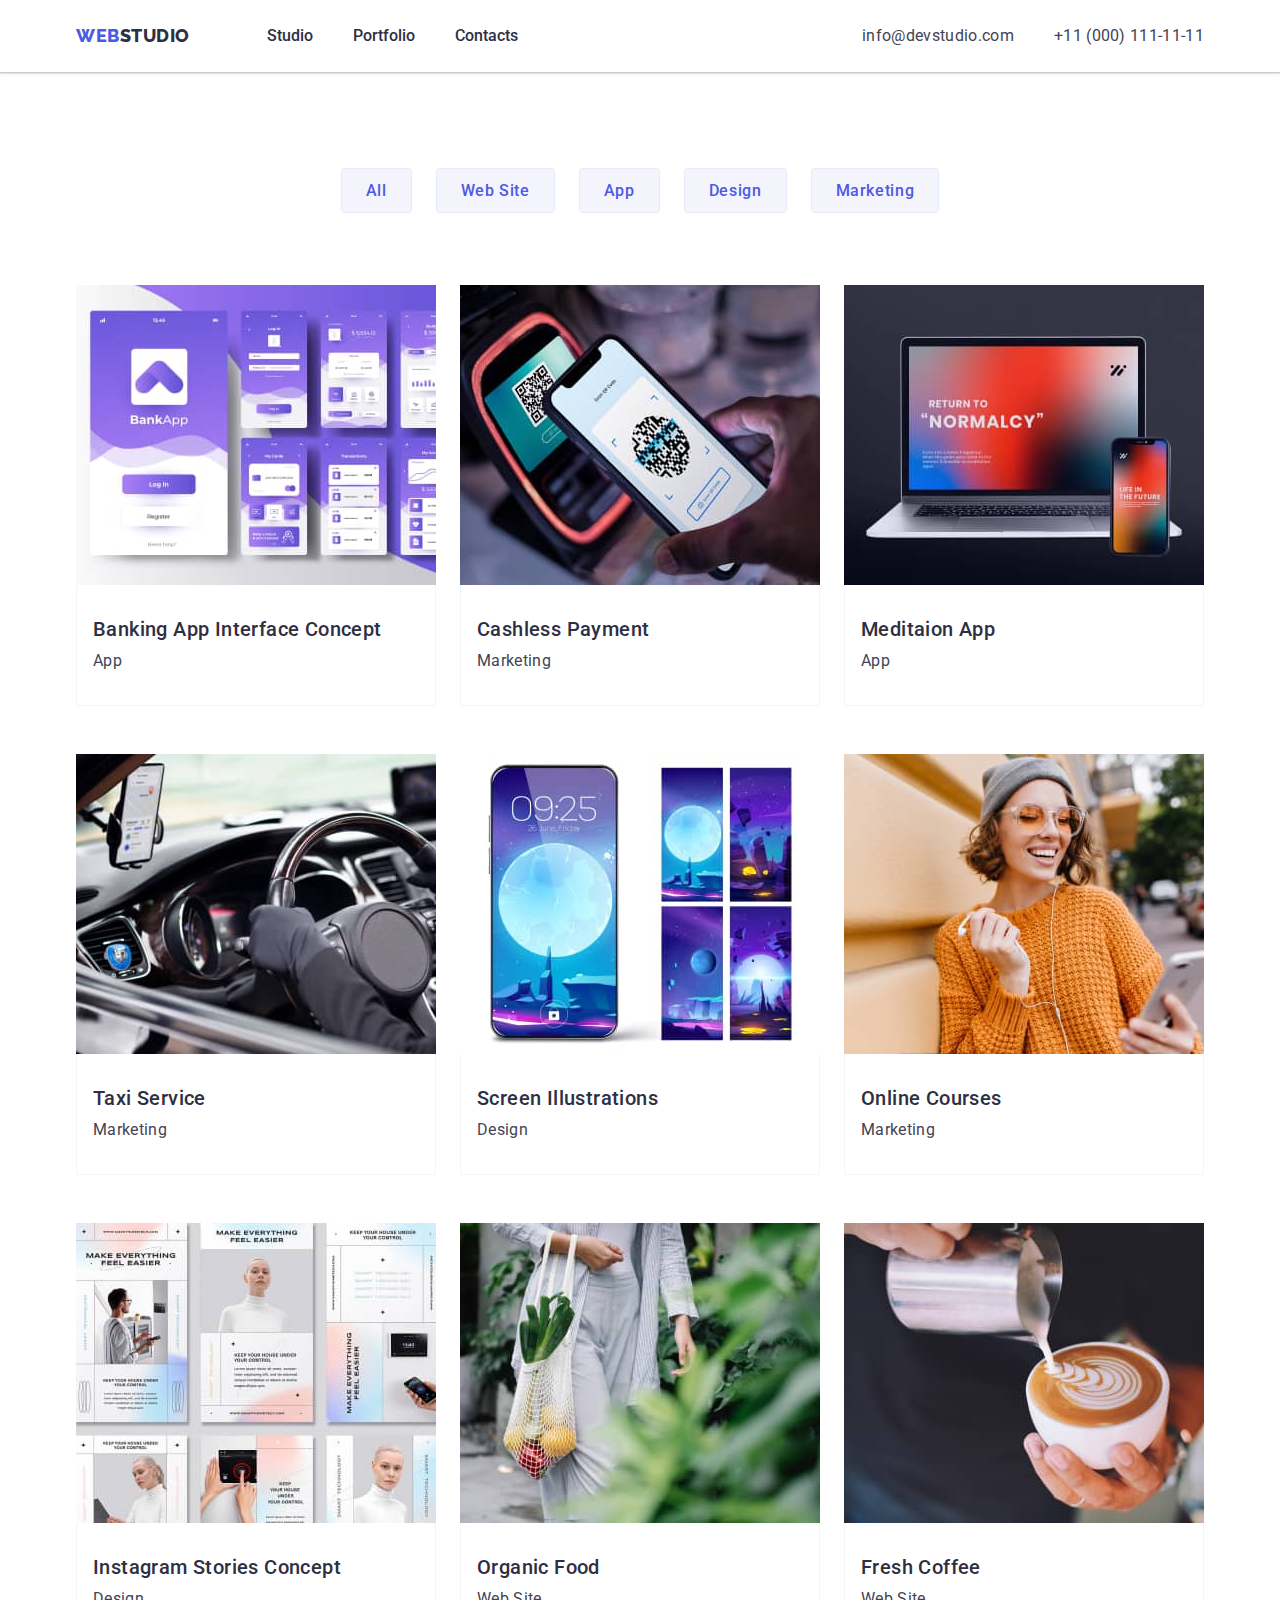
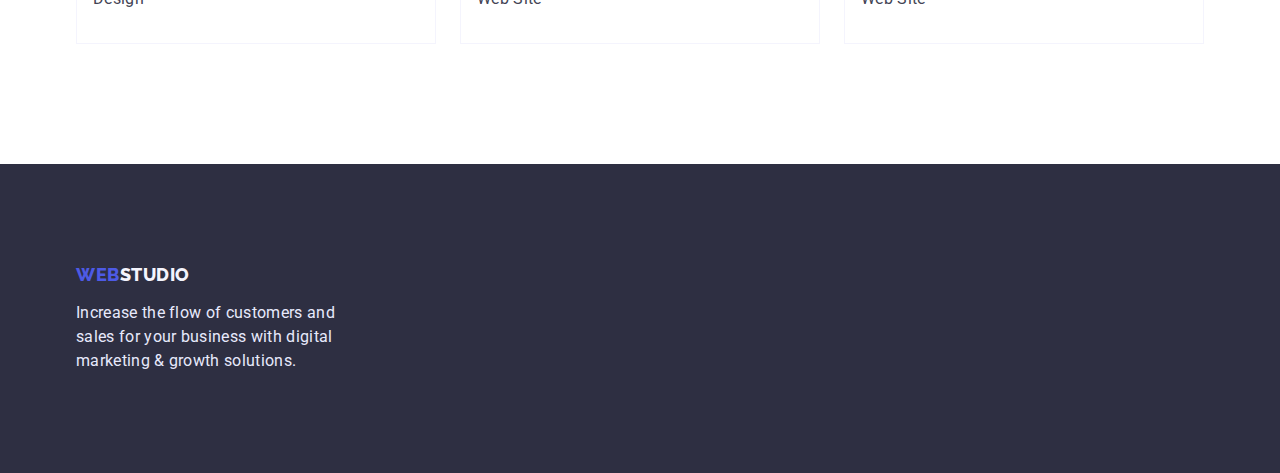
==== portfolio.html @ 1940afc7 "Summary" ====
<!DOCTYPE html>
<html lang="en">
  <head>
    <meta charset="UTF-8" >
    <meta http-equiv="X-UA-Compatible" content="IE=edge" >
    <meta name="viewport" content="width=device-width, initial-scale=1.0" >
    <title>Portfolio</title>
    <link
      href="https://fonts.googleapis.com/css2?family=Raleway:wght@700&family=Roboto:wght@400;500;700;900&display=swap"
      rel="stylesheet"
    >
    <link
      rel="stylesheet"
      href="https://cdn.jsdelivr.net/npm/modern-normalize@1.1.0/modern-normalize.css"
    >
    <link rel="stylesheet" href="css/styles.css" >
  </head>
  <body class="body">
    <!-- хедер такий як у індекс -->
    <header class="page-header">
      <div class="container con-header">
        <nav class="page-nav con-header">
          <a class="logo link" href="./index.html"
            >WEB<span class="text-logo">STUDIO</span></a
          >
          <ul class="menu list">
            <li class="menu-item">
              <a class="menu-link link" href="./index.html">Studio</a>
            </li>
            <li class="menu-item">
              <a class="menu-link link" href="./portfolio.html">Portfolio</a>
            </li>
            <li class="menu-item">
              <a class="menu-link link" href="./Contacts">Contacts</a>
            </li>
          </ul>
        </nav>
        <ul class="menu-contacts list">
          <li class="menu-item">
            <a class="contact-mail link" href="mailto:info@devstudio.com"
              >info@devstudio.com</a
            >
          </li>
          <li class="menu-item">
            <a class="contact-phone link" href="tel:+110001111111"
              >+11 (000) 111-11-11</a
            >
          </li>
        </ul>
      </div>
    </header>

    <main class="content">
      <section class="section-portfolio">
        <div class="container">
          <!-- прихований заголовок -->
          <h1 class="hided">What We Do</h1>
          <!--фільтр робіт-->
          <ul class="filter-btn list">
            <li class="filter-btn-item">
              <button class="btn-filter" type="button">All</button>
            </li>
            <li class="filter-btn-item">
              <button class="btn-filter" type="button">Web Site</button>
            </li>
            <li class="filter-btn-item">
              <button class="btn-filter" type="button">App</button>
            </li>
            <li class="filter-btn-item">
              <button class="btn-filter" type="button">Design</button>
            </li>
            <li class="filter-btn-item">
              <button class="btn-filter" type="button">Marketing</button>
            </li>
          </ul>
          <ul class="list-works list">
            <li class="list-works-item">
              <a class="link" href="">
                <img
                  class="img"
                  src="./images/img11.jpg"
                  alt="Bank App screens"
                >
                <div class="container-works-item">
                  <h2 class="title-list-works">
                    Banking App Interface Concept
                  </h2>
                  <p class="text-list-works">App</p>
                </div>
              </a>
            </li>
            <li class="list-works-item">
              <a class="link" href="">
                <img
                  class="img"
                  src="./images/img22.jpg"
                  alt="blue ground"
                  width="360"
                >
                <div class="container-works-item">
                  <h2 class="title-list-works">Cashless Payment</h2>
                  <p class="text-list-works">Marketing</p>
                </div>
              </a>
            </li>
            <li class="list-works-item">
              <a class="link" href="">
                <img
                  class="img"
                  src="./images/img33.jpg"
                  alt="App for PC and Handy"
                  width="360"
                >
                <div class="container-works-item">
                  <h2 class="title-list-works">Meditaion App</h2>
                  <p class="text-list-works">App</p>
                </div>
              </a>
            </li>
            <li class="list-works-item">
              <a class="link" href="">
                <img
                  class="img"
                  src="./images/img44.jpg"
                  alt="Car salon"
                  width="360"
                >
                <div class="container-works-item">
                  <h2 class="title-list-works">Taxi Service</h2>
                  <p class="text-list-works">Marketing</p>
                </div>
              </a>
            </li>
            <li class="list-works-item">
              <a class="link" href="">
                <img
                  class="img"
                  src="./images/img55.jpg"
                  alt="Screenlocks"
                  width="360"
                >
                <div class="container-works-item">
                  <h2 class="title-list-works">Screen Illustrations</h2>
                  <p class="text-list-works">Design</p>
                </div>
              </a>
            </li>
            <li class="list-works-item">
              <a class="link" href="">
                <img
                  class="img"
                  src="./images/img66.jpg"
                  alt="Girl listen music"
                  width="360"
                >
                <div class="container-works-item">
                  <h2 class="title-list-works">Online Courses</h2>
                  <p class="text-list-works">Marketing</p>
                </div>
              </a>
            </li>
            <li class="list-works-item">
              <a class="link" href="">
                <img
                  class="img"
                  src="./images/img77.jpg"
                  alt="Design screens in App"
                  width="360"
                >
                <div class="container-works-item">
                  <h2 class="title-list-works">Instagram Stories Concept</h2>
                  <p class="text-list-works">Design</p>
                </div>
              </a>
            </li>
            <li class="list-works-item">
              <a class="link" href="">
                <img
                  class="img"
                  src="./images/img88.jpg"
                  alt="Vegetables in a bag"
                  width="360"
                >
                <div class="container-works-item">
                  <h2 class="title-list-works">Organic Food</h2>
                  <p class="text-list-works">Web Site</p>
                </div>
              </a>
            </li>
            <li class="list-works-item">
              <a class="link" href="">
                <img
                  class="img"
                  src="./images/img99.jpg"
                  alt="Making coffee"
                  width="360"
                >
                <div class="container-works-item">
                  <h2 class="title-list-works">Fresh Coffee</h2>
                  <p class="text-list-works">Web Site</p>
                </div>
              </a>
            </li>
          </ul>
        </div>
      </section>
    </main>
    <!-- футер такий як у індекс -->
    <footer class="page-footer">
      <div class="container">
        <a class="logo-footer link" href="./index.html"
          >WEB<span class="text-logo-footer">STUDIO</span></a
        >
        <div class="text-block">
          <p class="text-footer">
            Increase the flow of customers and sales for your business with
            digital marketing & growth solutions.
          </p>
        </div>
      </div>
    </footer>
  </body>
</html>
---- css/styles.css ----
/* Утиліти */
:root {
--primary-brand : #4D5AE5;
--text-col : #434455;
--dark : #2E2F42;
--subtle-text : #8E8F99;
--accent : #E7E9FC;
--light : #F4F4FD;
--success : #31D0AA;
--pure-white : #FFFFFF;
}
body {
    font-family: 'Roboto', sans-serif;
    background-color: var(--pure-white);
    color: var(--text-col);
}

.list {
    list-style: none; 
}
.link {
    text-decoration: none;
}
h1,h2,h3,p,ul {
    margin: 0;
    padding: 0;
}
/* Хедер */
.page-header {
    background-color: var(--pure-white);
    box-shadow: 0px 2px 1px rgba(46, 47, 66, 0.08), 
    0px 1px 1px rgba(46, 47, 66, 0.16),
    0px 1px 6px rgba(46, 47, 66, 0.08);
}
.logo {
    margin-top: 24px;
    margin-right: 77px;
    margin-bottom: 24px;

    color: var(--primary-brand);

    font-family: 'Raleway';
    font-weight: 800;
    font-size: 18px;
    line-height: 1.33;
    display: flex;
    align-items: center;
    letter-spacing: 0.03em;
    text-transform: uppercase;
}
.text-logo {
    color: var(--dark);
}
.menu {
    display: flex;
}
.menu-link {
    padding-top: 24px;
    padding-bottom: 24px;
    
    font-weight: 500;
    font-size: 16px;
    line-height: 24px;
    letter-spacing: 1.5;
    color: var(--dark);
}
.menu-item:not(:last-child) {
    margin-right: 40px;
}
/* .menu-item + .menu-item {
    margin-left: 20px;
} */
.menu-contacts {
    display: flex;
    margin-left: auto;
}
.menu-link:active {
    color: var(--primary-brand);
}
.contact-phone {
    padding-top: 24px;
    padding-bottom: 24px;
    
    font-size: 16px;
    line-height: 1.5;
    letter-spacing: 0.02em;
    color: var(--text-col);
}
.contact-phone:hover,
.contact-phone:focus {
    color: var(--primary-brand)
}
.contact-mail {
    margin-left: auto;
    padding-top: 24px;
    padding-bottom: 24px;

    font-size: 16px;
    line-height: 1.5;
    letter-spacing: 0.02em;
    color: var(--text-col);
}
.contact-mail:hover,
.contact-mail:focus {
    color: var(--primary-brand);
}
/* Контейнер, секції */
.container {
    width: 1158px;
    padding-left: 15px;
    padding-right: 15px;
    margin-right: auto;
    margin-left: auto;

    /* outline: 2px solid red; */
}
.con-header {
    display: flex;
    align-items: center;
}

.section {
    padding-bottom: 120px;
}
.section-work {
    padding-top: 120px;
    padding-bottom: 120px;
}
.section-app {
    padding-bottom: 120px;
}
.section-team {
    background-color: var(--light);
    padding-top: 120px;
    padding-bottom: 120px;
}
/* Герой */

.hero {
    background-color: var(--dark);
    padding-bottom: 192px;
    padding-top: 192px;
  }
.hero-title {
    /* padding-top: 192px; */
    margin-bottom: 48px;

    color: var(--pure-white);
    font-weight: 500;
    font-size: 56px;
    line-height: 1.1;
    text-align: center;
    letter-spacing: 0.02em;
  }
  /* Кнопки */
.btn {
    display: block;
    margin: auto;
    min-width: 69px;
    border-radius: 4px;
    border: 1px solid transparent;
    padding: 16px 32px;

    color: var(--primary-brand);
    font-family: 'Roboto', sans-serif;
    background-color: var(--accent);
    font-weight: 500;
    font-size: 16px;
    line-height: 1.19;
    display: flex;
    align-items: center;
    letter-spacing: 0.04em;
    cursor: pointer;
    text-align: center;
}
.btn:active {
    background-color: var(--primary-brand);
    color: var(--pure-white);
}
.btn-filter {
    display: block;
    min-width: 69px;
    border-radius: 4px;
    border: 1px solid;
    border-color: var(--accent);
    padding: 12px 24px;

    color: var(--primary-brand);
    font-family: 'Roboto', sans-serif;
    background-color: var(--light);
    font-weight: 500;
    font-size: 16px;
    line-height: 1.19;
    display: flex;
    align-items: center;
    letter-spacing: 0.04em;
    cursor: pointer;
    text-align: center;  
}
.btn-filter:active {
    background-color: var(--primary-brand);
    color: var(--pure-white);
}
/* Контент */
.hided {
    position: absolute;
    width: 1px;
    height: 1px;
    margin: -1px;
    border: 0;
    padding: 0;
    white-space: nowrap;
    clip-path: inset(100%);
    clip: rect(0 0 0 0);
    overflow: hidden;
    /* так сказав ментор */
}
.secondary-title {
    margin-bottom: 72px;

    font-weight: 500;
    font-size: 36px;
    line-height: 1.33;
    text-align: center;
    letter-spacing: 0.02em;
    text-transform: capitalize;
    color: var(--dark);
}
.works-list {
    display: flex;
    justify-content: space-between;
}
.apps-list {
    display: flex;
    justify-content: space-between;
}
.team-list {
    display: flex;
    justify-content: space-between;
}

.works-title {
    margin-bottom: 8px;

    font-weight: 500;
    font-size: 20px;
    line-height: 1.2;
    letter-spacing: 0.02em;
    color: var(--dark); 
}
.team-title {
    margin-bottom: 8px;

    font-weight: 500;
    font-size: 20px;
    line-height: 1.2;
    letter-spacing: 0.02em;
    text-align: center;
    color: var(--dark);
}
.text {
    font-size: 16px;
    line-height: 1.5;
    letter-spacing: 0.02em;
    color: var(--text-col);
}
.text-block {
    width: 264px;
}
.team-text {
    font-size: 16px;
    line-height: 1.5;
    text-align: center;
    letter-spacing: 0.02em;
    color: var(--text-col);
}
.container-our-team {
    padding-top: 32px;
    padding-bottom: 32px;
}

/* Футер */

.page-footer {
    background-color: var(--dark);
    padding-top: 100px;
    padding-bottom: 100px;
}
.logo-footer {
    margin-bottom: 16px;

    font-family: 'Raleway';
    font-weight: 800;
    font-size: 18px;
    line-height: 1.17;
    display: flex;
    align-items: center;
    letter-spacing: 0.03em;
    text-transform: uppercase;
    color: var(--primary-brand);
}
.text-logo-footer {
    font-family: 'Raleway';
    font-weight: 800;
    font-size: 18px;
    line-height: 1.17;
    display: flex;
    align-items: center;
    letter-spacing: 0.03em;
    text-transform: uppercase;
    color: var(--light);
}
.text-footer {
    font-size: 16px;
    line-height: 1.5;
    letter-spacing: 0.02em;
    color: var(--accent);
}

/* Портфоліо */

.section-portfolio {
    padding-top: 96px;
    padding-bottom: 120px;
}

.filter-btn {
    display: flex;
    justify-content: center;
}
.filter-btn-item:not(:last-child) {
    margin-right: 24px;
}

.list-works {
    margin-top: 72px;
    display: flex;
    flex-wrap: wrap;
    row-gap: 48px;
    column-gap: 24px;
    flex-basis: calc((100% - 48px)/3);
}
.list-works-item {
    /* outline: 1px solid red; */
    /* margin-bottom: 24px; можна використати, щоб збільшити відступи між рядками */
}
/* .list-works-item:nth-child(3n) {
    margin-right: 0;
} */
.list-works-item:nth-last-child(-n+3) {
    margin-bottom: 0;
}
.img {
    display: block;
}
.img-app {
    display: block;
}
.title-list-works {
    margin-bottom: 8px;
    
    font-weight: 500;
    font-size: 20px;
    line-height: 1.2;
    letter-spacing: 0.02em;
    color: var(--dark);
}
.text-list-works {
    font-size: 16px;
    line-height: 1.5;
    letter-spacing: 0.02em;
    color: var(--text-col);
}
.container-works-item {
    padding: 32px 16px;
    border-bottom: 0.5px solid;
    border-right: 0.5px solid;
    border-left: 0.5px solid;

    border-color: var(--light);
}
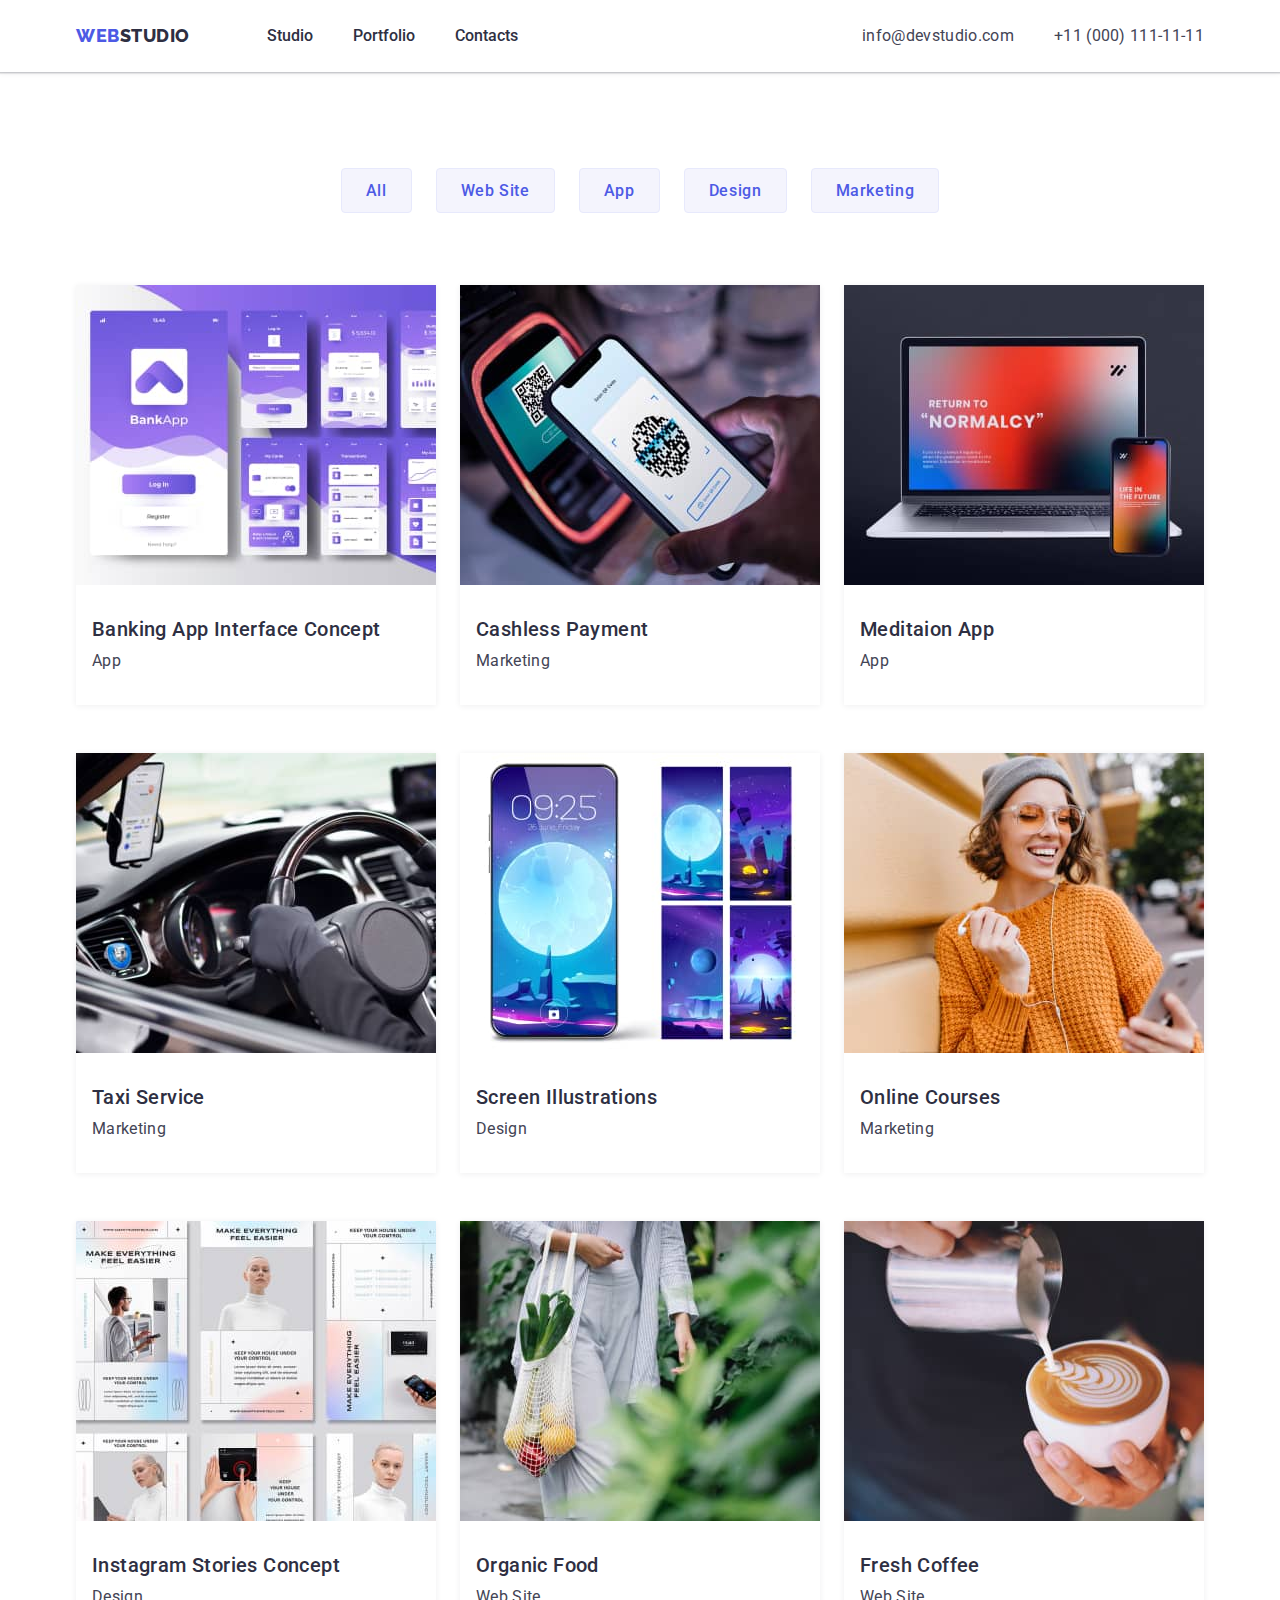
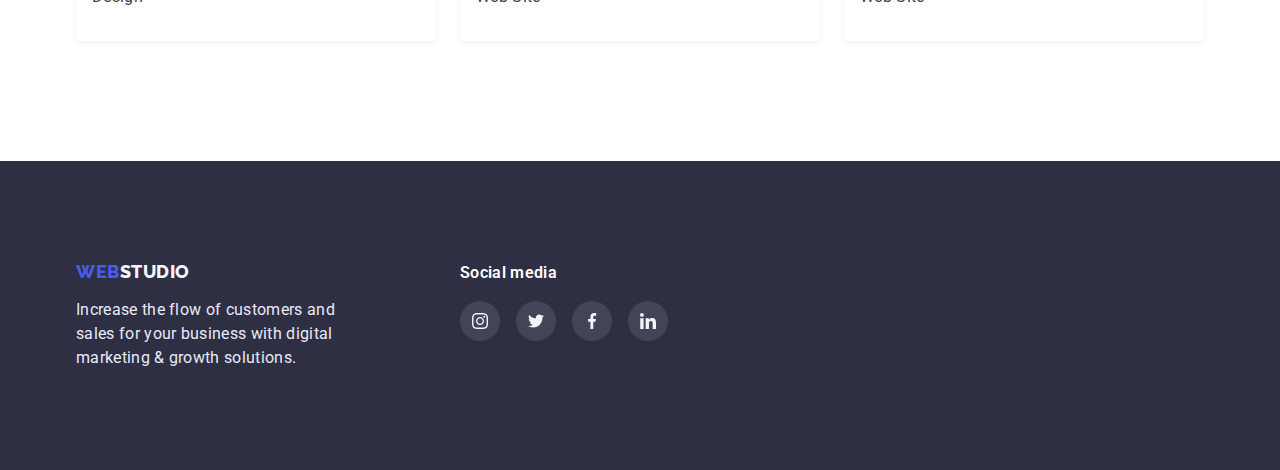
==== commit 30e6a6a5: "Summary" ====
--- a/portfolio.html
+++ b/portfolio.html
@@ -207,16 +207,48 @@
     </main>
     <!-- футер такий як у індекс -->
     <footer class="page-footer">
-      <div class="container">
+      <div class="footer-position container">
+        <div class="footer-logo-container">
         <a class="logo-footer link" href="./index.html"
-          >WEB<span class="text-logo-footer">STUDIO</span></a
-        >
-        <div class="text-block">
+          >WEB<span class="text-logo-footer">STUDIO</span></a>
           <p class="text-footer">
             Increase the flow of customers and sales for your business with
             digital marketing & growth solutions.
           </p>
         </div>
+        <div class="footer-social-media">
+          <h3 class="footer-title">Social media</h3>
+          <ul class="social-media-footer list">
+            <li class="social-media-item">
+              <a class="social-media-footer-link link" href="">
+                <svg class="svg-social-media" width="16px" height="16px">
+                  <use href="./images/symbol-defs.svg#icon-instagram"></use>
+                </svg>
+              </a>
+            </li>
+            <li class="social-media-item">
+              <a class="social-media-footer-link link" href="">
+                <svg class="svg-social-media" width="16px" height="16px">
+                  <use href="./images/symbol-defs.svg#icon-twitter"></use>
+                </svg>
+              </a>
+            </li>
+            <li class="social-media-item">
+              <a class="social-media-footer-link link" href="">
+                <svg class="svg-social-media" width="16px" height="16px">
+                  <use href="./images/symbol-defs.svg#icon-facebook"></use>
+                </svg>
+              </a>
+            </li>
+            <li class="social-media-item">
+              <a class="social-media-footer-link link" href="">
+                <svg class="svg-social-media" width="16px" height="16px">
+                  <use href="./images/symbol-defs.svg#icon-linkedin"></use>
+                </svg>
+              </a>
+            </li>
+          </ul>
+        </div>
       </div>
     </footer>
   </body>
--- a/css/styles.css
+++ b/css/styles.css
@@ -134,12 +134,29 @@
     padding-top: 120px;
     padding-bottom: 120px;
 }
+.section-customers {
+    padding-top: 120px;
+    padding-bottom: 120px;
+}
 /* Герой */
 
 .hero {
-    background-color: var(--dark);
+    height: 603px;
+    max-width: 1440px;
+    margin-left: auto;
+    margin-right: auto;
     padding-bottom: 192px;
     padding-top: 192px;
+    background-image: linear-gradient(to right, rgba(46, 47, 66, 0.7), rgba(46, 47, 66, 0.7)),
+    url(../images/hero.jpg);
+    /* background-image: ; */
+
+    background-color: var(--dark);
+    
+    background-repeat: no-repeat;
+    background-position: center;
+    background-size: cover;
+    
   }
 .hero-title {
     /* padding-top: 192px; */
@@ -161,9 +178,9 @@
     border: 1px solid transparent;
     padding: 16px 32px;
 
-    color: var(--primary-brand);
+    color: var(--pure-white);
     font-family: 'Roboto', sans-serif;
-    background-color: var(--accent);
+    background-color: var(--primary-brand);
     font-weight: 500;
     font-size: 16px;
     line-height: 1.19;
@@ -172,6 +189,16 @@
     letter-spacing: 0.04em;
     cursor: pointer;
     text-align: center;
+}
+.btn:hover,
+.btn:focus {
+    color: var(--accent);
+    background-color: var(--primary-brand);
+    border: 1px solid;
+    border-color: var(--primary-brand);
+    box-shadow: 0px 3px 1px rgba(0, 0, 0, 0.1),
+    0px 2px 1px rgba(0, 0, 0, 0.08),
+    0px 2px 2px rgba(0, 0, 0, 0.12);
 }
 .btn:active {
     background-color: var(--primary-brand);
@@ -197,9 +224,22 @@
     cursor: pointer;
     text-align: center;  
 }
+.btn-filter:hover,
+.btn-filter:focus {
+    background-color: var(--primary-brand);
+    color: var(--pure-white);
+    border: 1px solid;
+    border-color: var(--primary-brand);
+    box-shadow: 0px 3px 1px rgba(0, 0, 0, 0.1),
+    0px 2px 1px rgba(0, 0, 0, 0.08),
+    0px 2px 2px rgba(0, 0, 0, 0.12);
+}
 .btn-filter:active {
     background-color: var(--primary-brand);
     color: var(--pure-white);
+    box-shadow: 0px 3px 1px rgba(0, 0, 0, 0.1),
+    0px 2px 1px rgba(0, 0, 0, 0.08),
+    0px 2px 2px rgba(0, 0, 0, 0.12);
 }
 /* Контент */
 .hided {
@@ -230,6 +270,22 @@
     display: flex;
     justify-content: space-between;
 }
+.svg-works {
+    display: flex;
+    justify-content: center;
+    align-items: center;
+    content: "";
+    width: 264px;
+    height: 112px;
+    border-radius: 4px;
+
+    /* outline: 1px solid red; */
+    background-color: var(--light);
+    margin-bottom: 8px;
+}
+.svg-works-list {
+    position: center;
+}
 .apps-list {
     display: flex;
     justify-content: space-between;
@@ -237,6 +293,13 @@
 .team-list {
     display: flex;
     justify-content: space-between;
+}
+.team-list-item {
+    background-color: var(--pure-white);
+    box-shadow: 0px 1px 6px rgba(46, 47, 66, 0.08),
+    0px 1px 1px rgba(46, 47, 66, 0.16),
+    0px 2px 1px rgba(46, 47, 66, 0.08);
+    border-radius: 0px 0px 4px 4px;
 }
 
 .works-title {
@@ -263,9 +326,6 @@
     line-height: 1.5;
     letter-spacing: 0.02em;
     color: var(--text-col);
-}
-.text-block {
-    width: 264px;
 }
 .team-text {
     font-size: 16px;
@@ -280,6 +340,15 @@
 }
 
 /* Футер */
+
+.footer-position {
+    display: flex;
+    align-items: baseline;
+}
+.footer-logo-container {
+    width: 264px;
+    margin-right: 120px;
+}
 
 .page-footer {
     background-color: var(--dark);
@@ -341,8 +410,16 @@
     flex-basis: calc((100% - 48px)/3);
 }
 .list-works-item {
+    box-shadow: 0px 1px 6px 0px #2E2F4214;
+
     /* outline: 1px solid red; */
-    /* margin-bottom: 24px; можна використати, щоб збільшити відступи між рядками */
+}
+.list-works-item:hover, 
+.list-works-item:focus {
+    box-shadow: 0px 1px 6px rgba(46, 47, 66, 0.08),
+    0px 1px 1px rgba(46, 47, 66, 0.16),
+    0px 2px 1px rgba(46, 47, 66, 0.08);
+
 }
 /* .list-works-item:nth-child(3n) {
     margin-right: 0;
@@ -373,9 +450,95 @@
 }
 .container-works-item {
     padding: 32px 16px;
+    /* box-shadow: 0px 1px 6px rgba(46, 47, 66, 0.08);
     border-bottom: 0.5px solid;
     border-right: 0.5px solid;
-    border-left: 0.5px solid;
-
-    border-color: var(--light);
-}+    border-left: 0.5px solid; */
+    
+
+
+    /* border-color: var(--light); */
+    /* border: 0.5px solid #F4F4FD; */
+}
+.social-media {
+    display: flex;
+    text-align: center;
+    justify-content: space-around;
+    margin-top: 12px;
+}
+.social-media-link {
+    display: flex;
+    align-items: center;
+    justify-content: center;
+    width: 40px;
+    height: 40px;
+    background-color: var(--primary-brand);
+    border-radius: 50%;
+}
+.svg-social-media {
+    fill: var(--light);
+}
+.customers-list {
+    display: flex;
+    justify-content: space-between;
+}
+.customer-list-item {
+    display: flex;
+    justify-content: center;
+    align-items: center;
+    width: 168px;
+    height: 88px;
+    border: 1px solid;
+    border-color: var(--subtle-text);
+    border-radius: 4px;
+}
+.customers-list-link {
+    display: flex;
+    justify-content: center;
+    align-items: center;
+    width: 168px;
+    height: 88px;
+    border: 1px solid;
+    border-color: var(--subtle-text);
+    border-radius: 4px;
+}
+.icon-customers {
+    width: 104px;
+    height: 56px;
+    fill: var(--subtle-text);
+}
+.icon-customers:hover {
+    fill: var(--primary-brand);
+}
+
+.footer-social-media {
+    width: 208px;
+    height: 80px;
+}
+.footer-title {
+margin-bottom: 16px;
+font-weight: 600;
+font-size: 16px;
+line-height: 1.5;
+letter-spacing: 0.02em;
+
+color: var(--pure-white);
+}
+.social-media-footer {
+    display: flex;
+    text-align: center;
+    justify-content: space-between;
+}
+.social-media-footer-link {
+    display: flex;
+    align-items: center;
+    justify-content: center;
+    width: 40px;
+    height: 40px;
+    background-color: var(--text-col);
+    border-radius: 50%;
+}
+.social-media-footer-link:hover,
+.social-media-footer-link:focus {
+    background-color: var(--success);
+}
